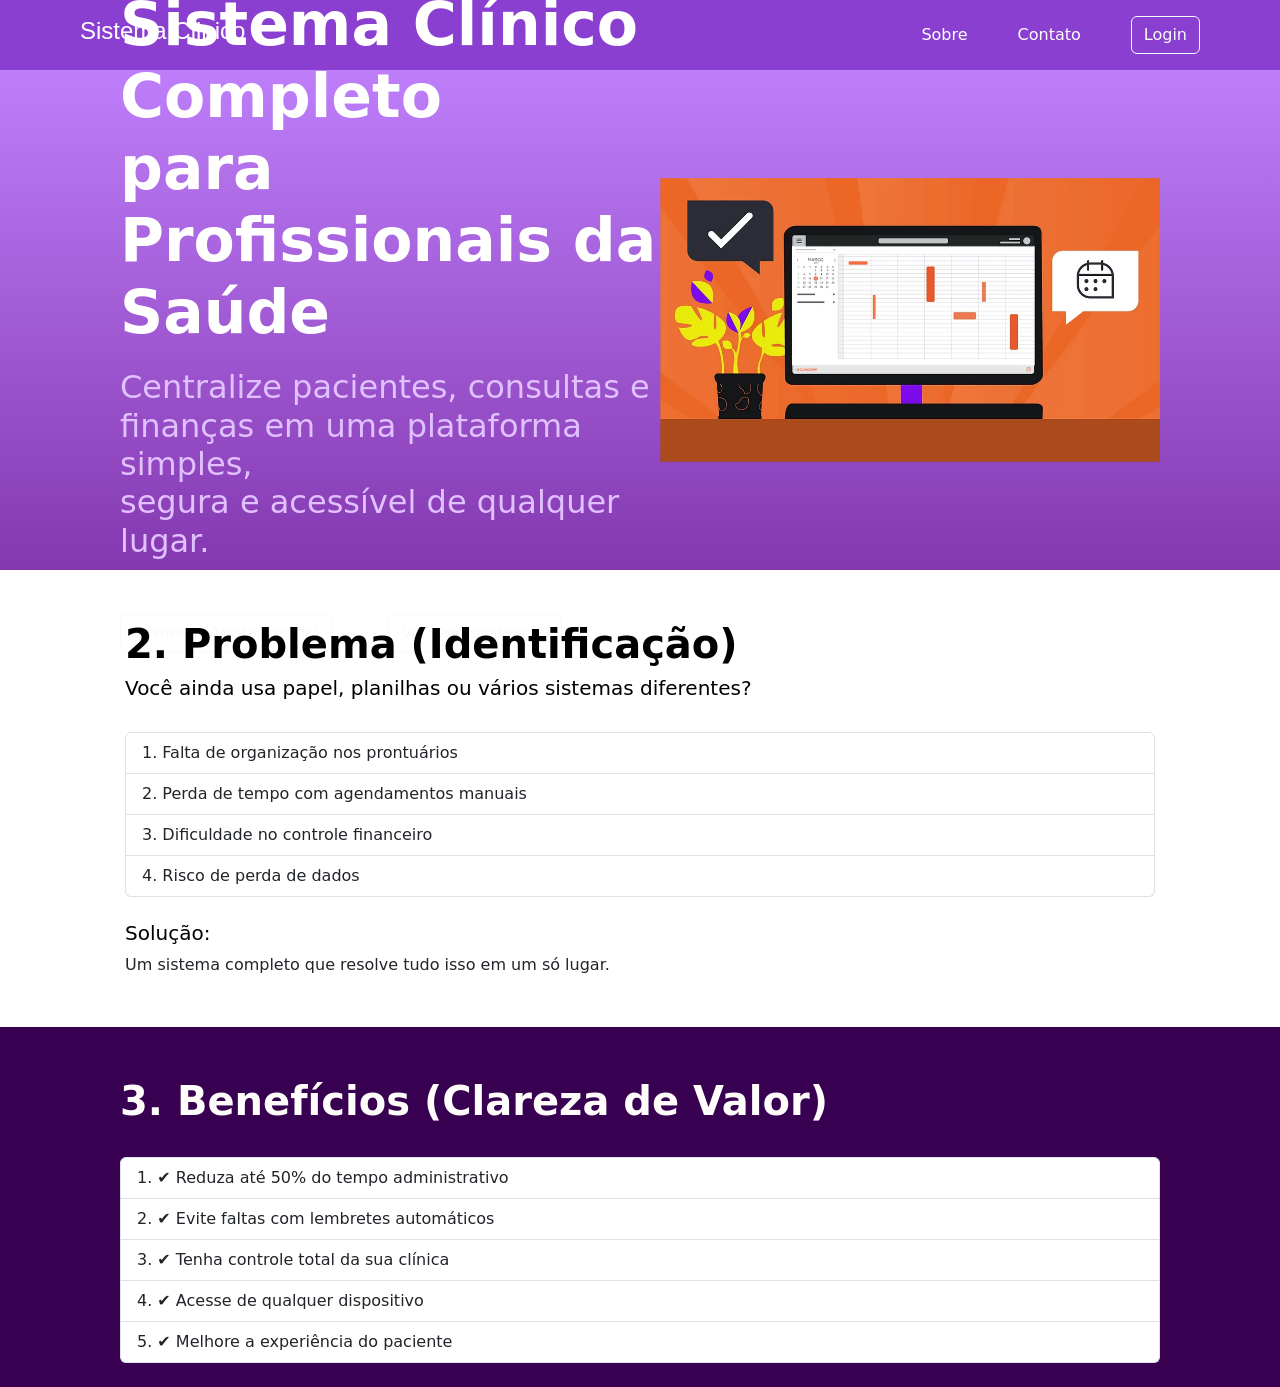
==== index.html @ 28f17bcd "Add files via upload" ====
<!DOCTYPE html>
<html lang="pt-br">
<head>
    <meta charset="UTF-8">
    <meta name="viewport" content="width=device-width, initial-scale=1.0">
    <title>Sistema Clinico</title>
    <link href="https://cdn.jsdelivr.net/npm/bootstrap@5.3.8/dist/css/bootstrap.min.css" rel="stylesheet" integrity="sha384-sRIl4kxILFvY47J16cr9ZwB07vP4J8+LH7qKQnuqkuIAvNWLzeN8tE5YBujZqJLB" crossorigin="anonymous">
    <link rel="stylesheet" href="styles.css">
</head>
<header>
    <h4>Sistema Clinico</h4>
    <div class="navbar-cont">
        <a href="#">Sobre</a>
        <a href="#">Contato</a>
        <button type="button" class="btn btn-outline-light">Login</button>
    </div>
</header>
<body>
    <div class="main">
        <div class="cont1">
            <div class="contex">
                <h1 class="fw-bold">Sistema Clínico Completo <br>para Profissionais da Saúde</h1>
                <h2>Centralize pacientes, consultas e finanças em uma plataforma simples,<br>segura e acessível de qualquer lugar.</h2>
                <h3>Mais de 1.000 profissionais já utilizam no dia a dia</h3>
                <button type="button" class="btn btn-outline-light">Começar Agora (grátis)</button>
                <button type="button" class="btn btn-outline-light">Ver Demonstração</button>
            </div>
                <img src="image-146.webp" alt="imagem_sistema"> 
        </div>
        <div class="cont2">
            <h2 class="fw-bold">2. Problema (Identificação)</h2>
            <h3>Você ainda usa papel, planilhas ou vários sistemas diferentes?</h3><br> 
            <ol class="list-group list-group-numbered">
                <li class="list-group-item">Falta de organização nos prontuários</li>
                <li class="list-group-item">Perda de tempo com agendamentos manuais</li>
                <li class="list-group-item">Dificuldade no controle financeiro</li>
                <li class="list-group-item">Risco de perda de dados</li>
            </ol> <br>
            <h3>Solução:</h3>
            Um sistema completo que resolve tudo isso em um só lugar.
        </div>
        <div class="cont3">
            <div class="wrapper">
                <h2 class="fw-bold">3. Benefícios (Clareza de Valor)</h2><br> 
                <ol class="list-group list-group-numbered">
                    <li class="list-group-item">✔ Reduza até 50% do tempo administrativo</li>
                    <li class="list-group-item">✔ Evite faltas com lembretes automáticos</li>
                    <li class="list-group-item">✔ Tenha controle total da sua clínica</li>
                    <li class="list-group-item">✔ Acesse de qualquer dispositivo</li>
                    <li class="list-group-item">✔ Melhore a experiência do paciente</li>
                </ol> <br>
            </div>
        </div>
    </div>
    
</body>

<footer>
    
</footer>
</html>
---- styles.css ----
body{
    margin:0;
    padding:0;
    box-sizing:border-box;
}
/* Navbar*/
header{
    display: flex;
    justify-content: space-between;
    align-items: center; 
    padding-left: 80px;
    padding-right: 80px;
    box-sizing: border-box;
    height: 70px;
    background-color: rgba(100, 0, 194, 0.753);
}
header a, button{
    display: flex;
    justify-content: space-between;
    align-items: center;
    margin-left:50px;
}
.navbar-cont{
    display: flex;
    justify-content: space-between;
    align-items: center
}
header a{
    text-decoration: none;
    color: #fff;
}

header a:hover{
    color: #c98fff;
}
header h4{
    align-items: center;
    font-family:'Segoe UI', Tahoma, Geneva, Verdana, sans-serif;
    color:#fff;
}

/*Body*/
/*div 1*/
.cont1{
    display: flex;
    justify-content: space-between;
    align-items: center;
    padding-left:120px;
    padding-right:120px;
    background-image: linear-gradient(rgb(190, 126, 250), rgb(132, 56, 175));
    height: 500px;

}
.cont1 img{
    max-width: 500px;
}

.contex h1{
    font-size: 60px;
}
.contex h1,h2,h3{
    color:#fff
}
.contex h2{
    color: #e1c0ff;
}
.contex h3{
    font-size: small;
    color: #ffffff;
    margin-top: 10px;
}

.contex button{
    margin:0;
    margin-right: 50px;
    margin-top: 20px;
}

.contex  h2{
    margin-top:20px ;
}
/*div 2*/
.cont2{
    margin: 50px;
    padding-left:75px;
    padding-right:75px;
}
.cont2 h2,h3{
    color:black
}
.cont2 h2{
    font-size: 40px;
}
.cont2 h3{
    font-size:20px;
}
/*div 3*/
.cont3{
    background-color: #370050;
}
.wrapper{
    padding-top: 50px ;
    padding-left:120px;
    padding-right:120px;
    
}
.cont3 h2{
    color:rgb(255, 252, 252)
}
.cont3 h2{
    font-size: 40px;
}
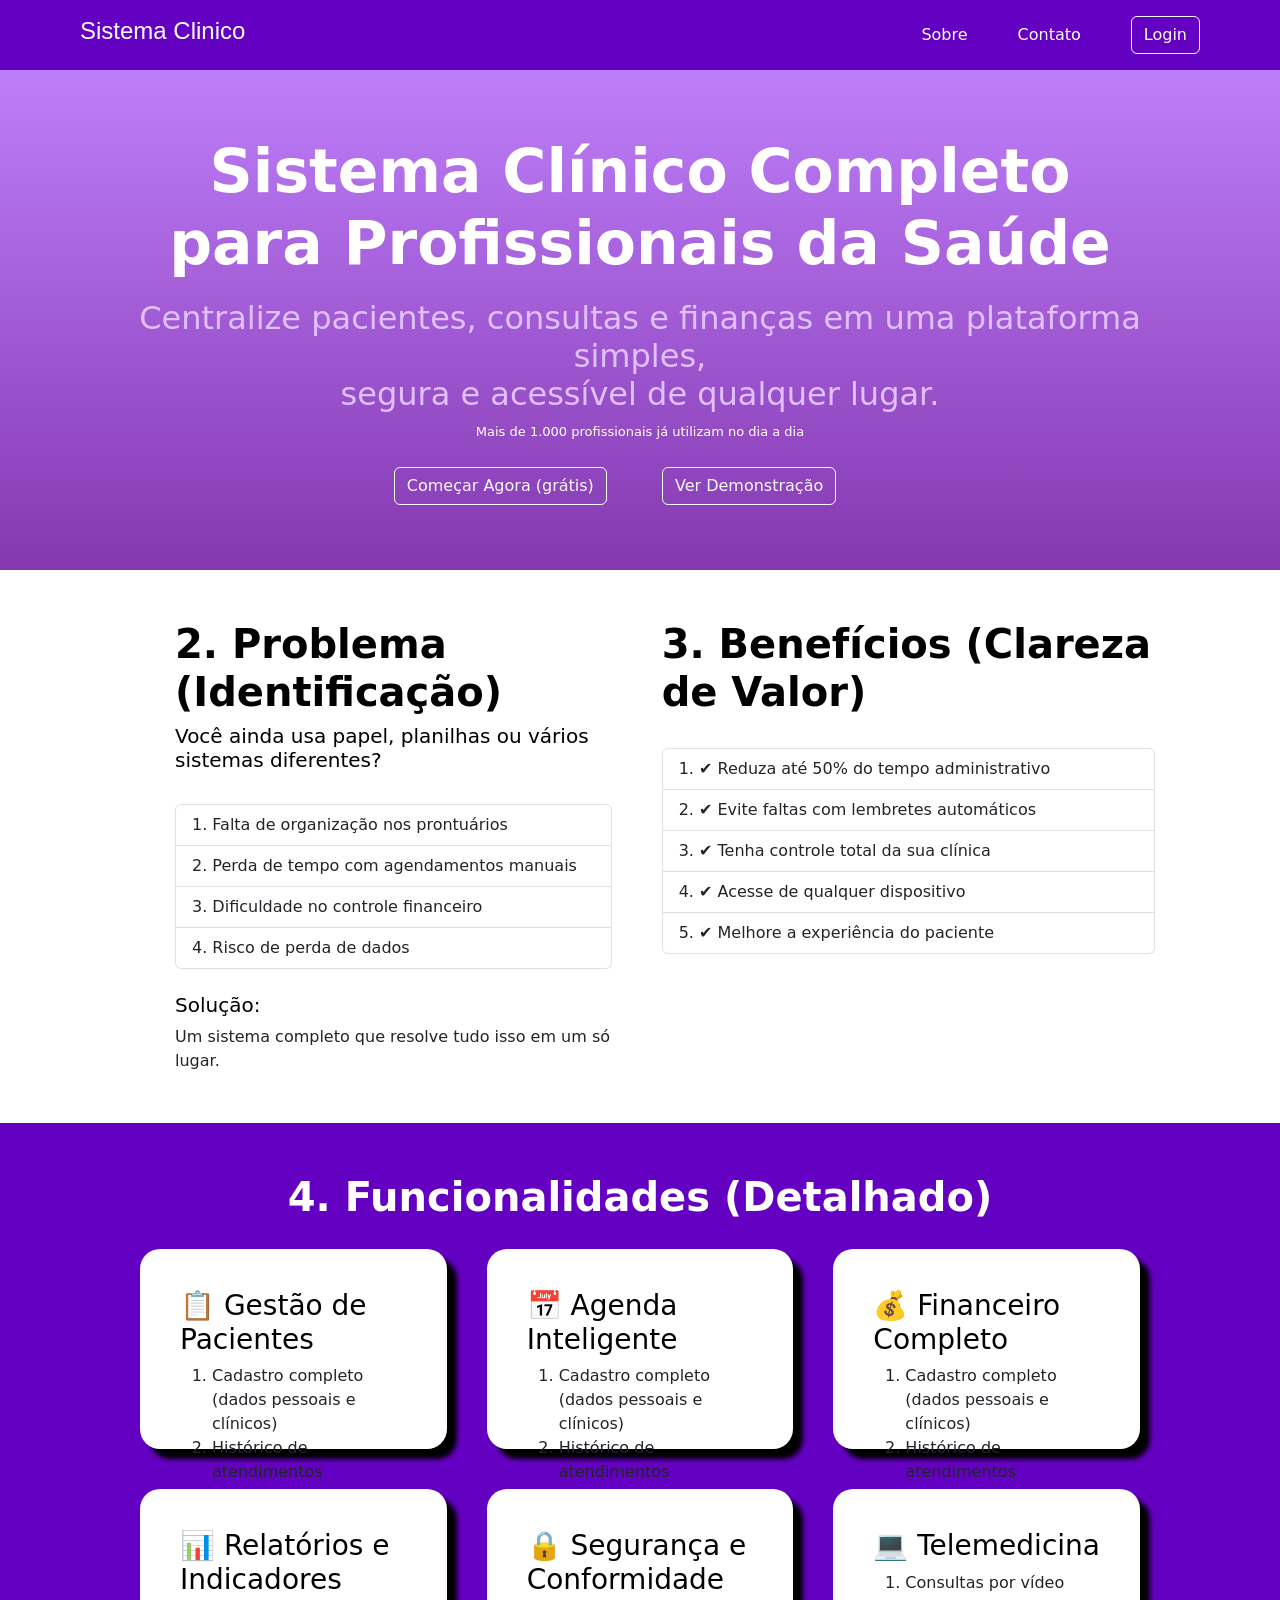
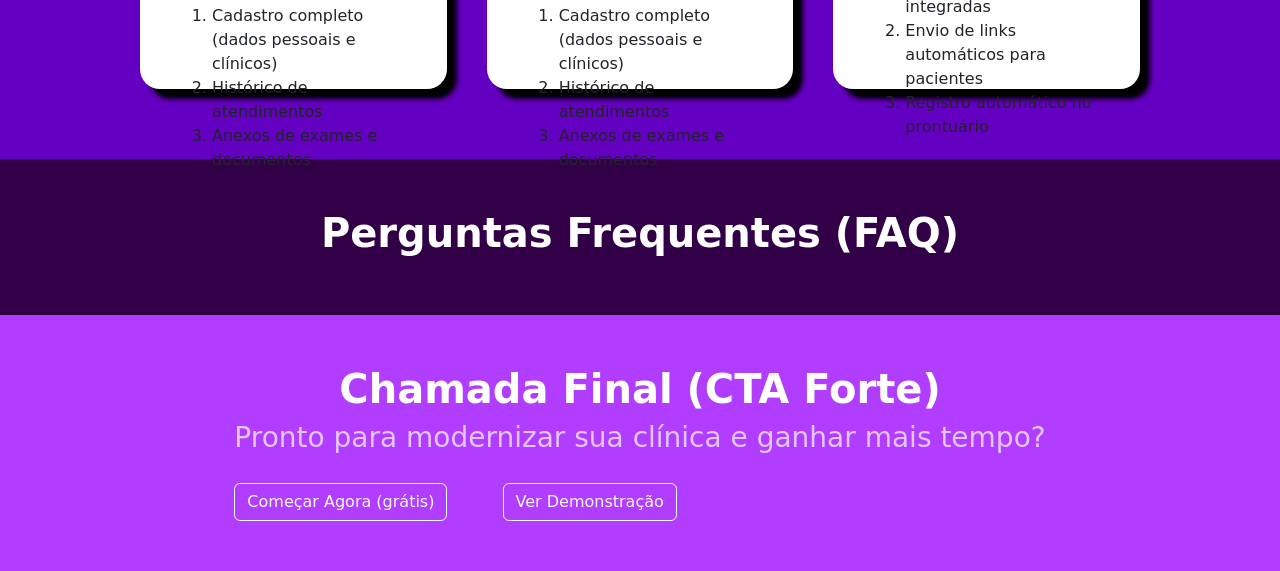
==== commit 550c195e: "Add files via upload" ====
--- a/index.html
+++ b/index.html
@@ -22,25 +22,26 @@
                 <h1 class="fw-bold">Sistema Clínico Completo <br>para Profissionais da Saúde</h1>
                 <h2>Centralize pacientes, consultas e finanças em uma plataforma simples,<br>segura e acessível de qualquer lugar.</h2>
                 <h3>Mais de 1.000 profissionais já utilizam no dia a dia</h3>
-                <button type="button" class="btn btn-outline-light">Começar Agora (grátis)</button>
-                <button type="button" class="btn btn-outline-light">Ver Demonstração</button>
+                <div class="botoes">
+                    <button type="button" class="btn btn-outline-light">Começar Agora (grátis)</button>
+                    <button type="button" class="btn btn-outline-light">Ver Demonstração</button>
+                </div>
             </div>
-                <img src="image-146.webp" alt="imagem_sistema"> 
         </div>
         <div class="cont2">
-            <h2 class="fw-bold">2. Problema (Identificação)</h2>
-            <h3>Você ainda usa papel, planilhas ou vários sistemas diferentes?</h3><br> 
-            <ol class="list-group list-group-numbered">
-                <li class="list-group-item">Falta de organização nos prontuários</li>
-                <li class="list-group-item">Perda de tempo com agendamentos manuais</li>
-                <li class="list-group-item">Dificuldade no controle financeiro</li>
-                <li class="list-group-item">Risco de perda de dados</li>
-            </ol> <br>
-            <h3>Solução:</h3>
-            Um sistema completo que resolve tudo isso em um só lugar.
-        </div>
-        <div class="cont3">
-            <div class="wrapper">
+            <div class="wrapper1">
+                <h2 class="fw-bold">2. Problema (Identificação)</h2>
+                <h3>Você ainda usa papel, planilhas ou vários sistemas diferentes?</h3><br> 
+                <ol class="list-group list-group-numbered">
+                    <li class="list-group-item">Falta de organização nos prontuários</li>
+                    <li class="list-group-item">Perda de tempo com agendamentos manuais</li>
+                    <li class="list-group-item">Dificuldade no controle financeiro</li>
+                    <li class="list-group-item">Risco de perda de dados</li>
+                </ol> <br>
+                <h3>Solução:</h3>
+                Um sistema completo que resolve tudo isso em um só lugar.
+                </div>
+            <div class="wrapper2">
                 <h2 class="fw-bold">3. Benefícios (Clareza de Valor)</h2><br> 
                 <ol class="list-group list-group-numbered">
                     <li class="list-group-item">✔ Reduza até 50% do tempo administrativo</li>
@@ -51,6 +52,74 @@
                 </ol> <br>
             </div>
         </div>
+        <div class="cont3">
+            <h2 class="fw-bold">4. Funcionalidades (Detalhado)</h2>
+            <div class="menu_servicos">
+                <div class="func1">
+                    <h3>📋 Gestão de Pacientes</h3>
+                    <ol>
+                        <li>Cadastro completo (dados pessoais e clínicos)</li>
+                        <li>Histórico de atendimentos</li>
+                        <li>Anexos de exames e documentos</li>
+                    </ol>
+                </div>
+                <div class="func2">
+                    <h3>📅 Agenda Inteligente</h3>
+                    <ol>
+                        <li>Cadastro completo (dados pessoais e clínicos)</li>
+                        <li>Histórico de atendimentos</li>
+                        <li>Anexos de exames e documentos</li>
+                    </ol>
+                </div>
+                <div class="func3">
+                    <h3>💰 Financeiro Completo</h3>
+                    <ol>
+                        <li>Cadastro completo (dados pessoais e clínicos)</li>
+                        <li>Histórico de atendimentos</li>
+                        <li>Anexos de exames e documentos</li>
+                    </ol>
+                </div>
+            </div>
+            <div class="menu_servicos2">
+                <div class="func4">
+                    <h3>📊 Relatórios e Indicadores</h3>
+                    <ol>
+                        <li>Cadastro completo (dados pessoais e clínicos)</li>
+                        <li>Histórico de atendimentos</li>
+                        <li>Anexos de exames e documentos</li>
+                    </ol>
+                </div>
+                <div class="func5">
+                    <h3>🔒 Segurança e Conformidade</h3>
+                    <ol>
+                        <li>Cadastro completo (dados pessoais e clínicos)</li>
+                        <li>Histórico de atendimentos</li>
+                        <li>Anexos de exames e documentos</li>
+                    </ol>
+                </div>
+                <div class="func6">
+                    <h3>💻 Telemedicina</h3>
+                    <ol>
+                        <li>Consultas por vídeo integradas</li>
+                        <li>Envio de links automáticos para pacientes</li>
+                        <li>Registro automático no prontuário</li>
+                    </ol>
+                </div>
+            </div>
+        </div>
+
+        <div class="cont4">
+            <h2 class="fw-bold">Perguntas Frequentes (FAQ)</h2>
+        </div>
+
+        <div class="cont5">
+            <h2 class="fw-bold">Chamada Final (CTA Forte)</h2>
+            <h3>Pronto para modernizar sua clínica e ganhar mais tempo?</h3>
+                <div class="botoes2">
+                    <button type="button" class="btn btn-outline-light">Começar Agora (grátis)</button>
+                    <button type="button" class="btn btn-outline-light">Ver Demonstração</button>
+                </div>
+        </div>
     </div>
     
 </body>
--- a/styles.css
+++ b/styles.css
@@ -1,6 +1,7 @@
 body{
     margin:0;
     padding:0;
+    padding-top:70px;
     box-sizing:border-box;
 }
 /* Navbar*/
@@ -12,8 +13,14 @@
     padding-right: 80px;
     box-sizing: border-box;
     height: 70px;
-    background-color: rgba(100, 0, 194, 0.753);
+    background-color: rgb(100, 0, 194);
+    position: fixed;
+    top: 0;
+    left: 0;
+    width: 100%;
+    z-index: 1000;
 }
+
 header a, button{
     display: flex;
     justify-content: space-between;
@@ -43,22 +50,18 @@
 /*div 1*/
 .cont1{
     display: flex;
-    justify-content: space-between;
+    justify-content: center;
     align-items: center;
     padding-left:120px;
     padding-right:120px;
     background-image: linear-gradient(rgb(190, 126, 250), rgb(132, 56, 175));
     height: 500px;
-
 }
-.cont1 img{
-    max-width: 500px;
+.contex{
+    text-align: center  ;
 }
-
 .contex h1{
     font-size: 60px;
-}
-.contex h1,h2,h3{
     color:#fff
 }
 .contex h2{
@@ -81,6 +84,8 @@
 }
 /*div 2*/
 .cont2{
+    display: flex;
+    justify-content: center;
     margin: 50px;
     padding-left:75px;
     padding-right:75px;
@@ -94,19 +99,74 @@
 .cont2 h3{
     font-size:20px;
 }
+
+.wrapper1, .wrapper2{
+    margin-left: 50px;
+}
 /*div 3*/
 .cont3{
-    background-color: #370050;
-}
-.wrapper{
-    padding-top: 50px ;
+    padding: 50px;
     padding-left:120px;
     padding-right:120px;
-    
+    background-color:rgb(100, 0, 194);
+    box-sizing: border-box;
 }
 .cont3 h2{
-    color:rgb(255, 252, 252)
+    color:#fff;
+    text-align: center;
+    font-size: 40px;
 }
-.cont3 h2{
+.menu_servicos, .menu_servicos2{
+    display: flex;
+    justify-content: space-between;
+}
+.func1,.func2,.func3,.func4,.func5,.func6{
+    width: 900px;
+    height: 200px;
+    margin: 20px;
+    padding: 40px;
+    background-color: #fff;
+    border-radius: 20px;
+    box-shadow: 10px 10px 5px 0px rgb(0, 0, 0);
+}
+
+.cont4{
+    padding: 50px;
+    padding-left:120px;
+    padding-right:120px;
+    background-color:rgb(50, 0, 70);
+    box-sizing: border-box;
+}
+.cont4 h2{
+    color:#fff;
+    text-align: center;
     font-size: 40px;
-}+}
+
+.cont5{   
+    display: grid;
+    justify-content: center;
+    align-items: center;
+    padding: 50px;
+    padding-left:120px;
+    padding-right:120px;
+    background-color:rgb(177, 61, 255);
+}
+
+.cont5 h2{
+    color:#fff;
+    text-align: center;
+    font-size: 40px;    
+}
+.cont5 h3{
+    color: #e3c5ff;
+    text-align: center;
+}
+.cont5 button{
+    text-align: center;
+    margin:0;
+    margin-right: 50px;
+    margin-top: 20px; 
+}
+
+
